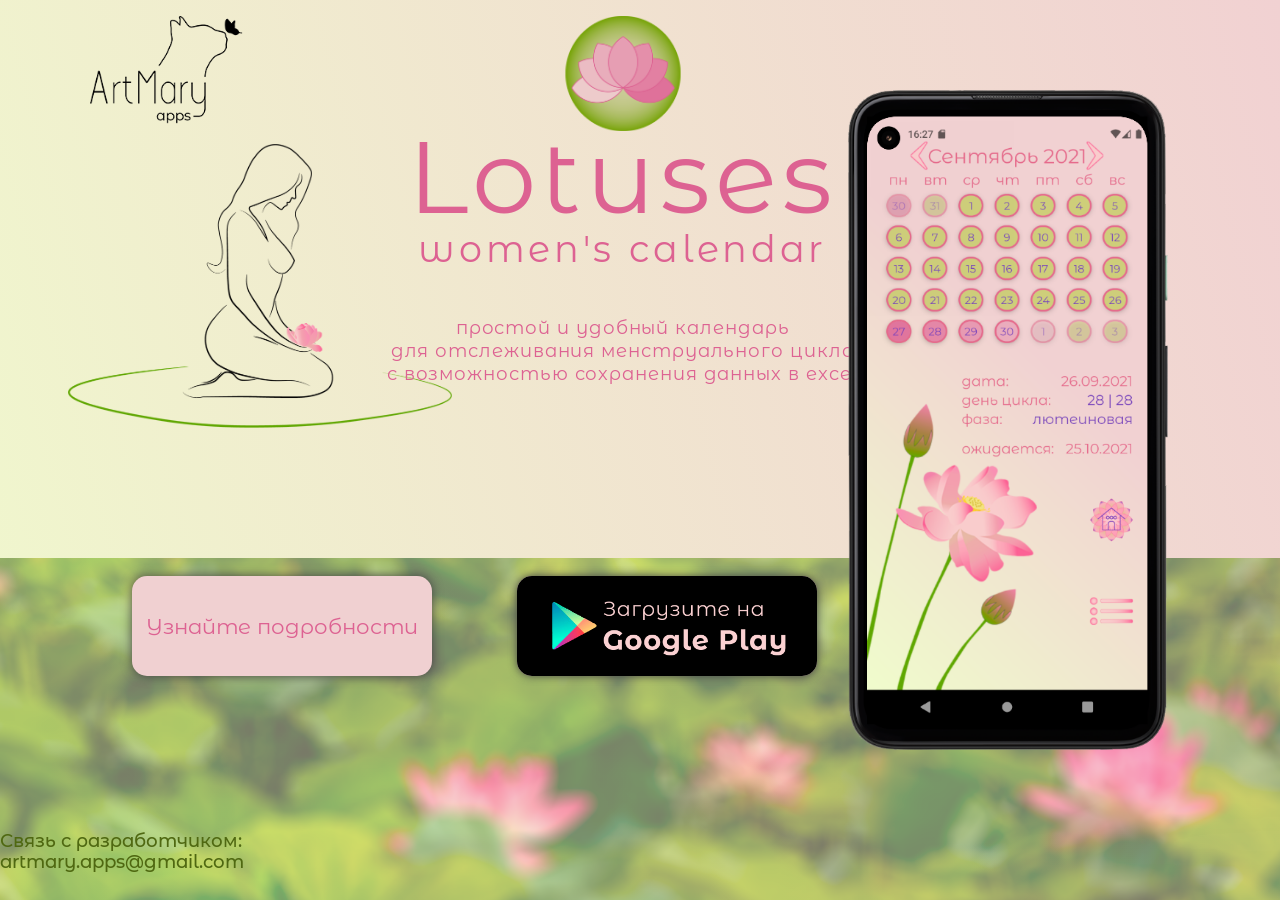
==== index.html @ 3a6a3262 "site (old_version) + p.policy + app-ads" ====
﻿<!DOCTYPE html>
<html lang="ru">

<head>
    <link href="./src/img/favicon.png" rel=" icon" type="image/png" />
    <title>LotusesWC - женский календарь от ArtMaryApps</title>
    <meta http-equiv="content-type" content="text/html;charset=UTF-8" />
    <meta name="viewport" content="width=device-width, initial-scale=1">
    <link rel="preconnect" href="https://fonts.googleapis.com">
    <link rel="preconnect" href="https://fonts.gstatic.com" crossorigin>
    <link href="https://fonts.googleapis.com/css2?family=Montserrat+Alternates:wght@200;300;400;500&display=swap"
        rel="stylesheet">
    <link type="text/css" rel="stylesheet" href="style.css" />
</head>

<body class="body">
    <div class="body__commonContainer">
        <svg class="body__mainLogo">
            <title>ArtMaryApps logo</title>
            <image xlink:href="./src/img/logoAMapps.png" height="100%" width="100%" preserveAspectRatio="xMinYMin" />
        </svg>
        <svg class="body__lady">
            <title>sitting lady</title>
            <image xlink:href="./src/img/lady.png" height="100%" width="100%" preserveAspectRatio="xMinYMin" />
        </svg>

        <div class="body__containerAbout containerAbout">
            <svg class="containerAbout__lotusesLogo">
                <title>LotusesWC logo</title>
                <image xlink:href="./src/img/logoLotuses.png" height="100%" width="100%" />
            </svg>
            <h1 class="containerAbout__header">Lotuses</h1>
            <h3 class="containerAbout__title">women's calendar</h3>
            <p class="containerAbout__descr">простой и удобный календарь</br>
                для отслеживания менструального цикла</br>
                с возможностью сохранения данных в excel</p>
        </div>
        <img src="src\img\Screenshot.png" alt="Phone screenshot" class="body__phone">

        <div class="body__buttonsContainer buttonsContainer">
            <button type="button" class="buttonsContainer__button button buttonsContainer__details" id="jsButtonDetails">
                Узнайте подробности
            </button>
            <div class="buttonsContainer__button button">
                <div>
                    <a href="https://play.google.com/store/apps/details?id=com.ArtMaryApps.LotusesWC">
                        <img src="src\img\googleplay1.png" alt="Download from Google Play" class="button__google">
                    </a>
                </div>
            </div>
        </div>
    </div>
        <div class="body__contact">
            <p>Связь с разработчиком:</p>
            <p>artmary.apps@gmail.com</p>
        </div>
    <div class="body__background">
    </div>
    <div id="jsPopupDetails" class="body__overlay overlay">
        <div class="overlay__popup">
            <p id="jsClose" class="overlay__close">&times;</p>
            <div class="overlay__popupImage">
            </div>
        </div>
    </div>
    <script src="src/js/popup.js"></script>
</body>

</html>
---- style.css ----
:root {
    --main-color-font: #dd6292;
    box-sizing: border-box;
}

html,
body {
    height: 100%;
    width: 100%;
    padding: 0;
    margin: 0;
    color: var(--main-color-font);
}

.body {
    background: linear-gradient(75deg, #f0f8cd, #f1d1d2) fixed;
    font-family: "Montserrat Alternates", sans-serif;
}

.body__background {
    position: absolute;
    left: 0;
    bottom: 0;
    width: 100%;
    height: 38vh;
    background-image: url("./src/img/background.png");
    background-size: cover;
    opacity: 0.5;
    min-height: 220px;
}
.body__buttonsContainer {
    width: 70%;
    top: 64vh;
    position: relative;
}
.buttonsContainer {
    display: flex;
    flex-direction: row;
    justify-content: space-around;
    z-index: 10;
}

.overlay__close {
    line-height: 0;
    top: -20px;
    cursor: pointer;
    position: absolute;
    right: 20px;
    font-size: 50px;
    color: var(--main-color-font);
    text-decoration: none;
    z-index: 30;
}

.overlay__close:hover {
    color: #f26294;
}

.body__commonContainer {
    position: relative;
    width: 86%;
    margin: 0 auto;
    height: 100%;
}

.body__contact {
    color: #4f6811;
    position: absolute;
    font-size: max(1.1em, min(7em, calc(100vw / 70)));
    line-height: 0.15em;
    font-weight: 500;
    z-index: 5;
    bottom: 1em;
    
}

.body__lady {
    position: absolute;
    height: 45vh;
    min-height: 150px;
    width: 30vw;
    min-width: 220px;
    top: 16vh;
    left: -2%;
}

.containerAbout__lotusesLogo {
    top: 1em;
    margin-bottom: 2em;
    position: relative;
    width: 20vh;
    height: 9vw;
    min-height: 100px;
    min-width: 100px;
}

.body__mainLogo {
    position: absolute;
    margin-top: 1em;
    height: 12vh;
    min-height: 71px;
    min-width: 100;
}

.body__phone {
    position: absolute;
    z-index: 15;
    max-height: 80vh;
    top: 10vh;
    right: 2%;
    min-height: 206px;
    min-width: 100px;
    max-width: 25vw;
}
.buttonsContainer__button {
    position: inherit;
}
.button {
    width: 300px;
    height: 100px;
    background-color: #f0d0d1;
    border-radius: 15px;
    box-shadow: 0 0 0.5em #444;
    overflow: hidden;
    transition-duration: 300ms;
}

.button:hover {
    transform: scale(1.1);
}

.button__google {
    width: 100%;
    height: 100%;
    object-fit: contain;
    backface-visibility: hidden;
    position: absolute;
    margin: 0 auto;
    background-color: #000000;
}

.body__containerAbout {
    position: absolute;
    left: 27%;
}

.containerAbout {
    text-align: center;
    min-height: 250px;
}

.containerAbout__header {
    line-height: 0.5em;
    font-size: max(4.5em, min(40em, 8vw));
    font-weight: 400;
    letter-spacing: 0.05em;
    margin: 0;
}

.containerAbout__title {
    margin: 1em 0 1.5em;
    line-height: 0.6em;
    font-size: max(1.45em, min(10em, calc(100vw * 4 / 140)));
    font-weight: 400;
    letter-spacing: 0.1em;
}

.containerAbout__descr {
    font-size: max(0.95em, min(7em, calc(100vw / 70)));
    margin: 1em 0 0;
    font-weight: 400;
    letter-spacing: 0.05em;
}

.body__overlay {
    position: absolute;
    width: 100%;
    height: 100%;
    top: 0;
    left: 0;
    background: rgba(0, 0, 0, 0.7);
    transition: opacity 0.8s ease;
    z-index: 20;
    visibility: hidden;
    opacity: 0;
}

.body__overlay.body__openPopup {
    visibility: visible;
    opacity: 1;
}

.overlay__popup {
    width: 80%;
    height: 80%;
    position: absolute;
    top: 10%;
    left: 10%;
    z-index: 25;
    text-align: center;
    background: linear-gradient(75deg, #f0f8cd, #f1d1d2);
    border-radius: 15px;
    transition: opacity 0.8s ease;
    position: relative;
}

.overlay__popup .overlay__popupImage {
    background: url("./src/img/popup.png") no-repeat;
    background-position: center;
    background-size: contain;
    margin: auto;
    position: absolute;
    top: 0;
    left: 0;
    right: 0;
    bottom: 0;
}

.buttonsContainer__details {
    font-size: max(1em, min(2em, calc(100vw / 60)));
    color: var(--main-color-font);
    font-family: "Montserrat Alternates", sans-serif;
    background-color: #f0d0d1;
    border-radius: 15px;
    border: none;
    display: flex;
    flex-direction: column;
    align-items: center;
    justify-content: center;
}

@media (orientation: portrait) {
    .body__commonContainer {
        height: 30vh;
    }
    .body__buttonsContainer {
        top: 45vh;
    }
    .buttonsContainer {
        flex-direction: column;
    }
    .body__contact {
        font-size: max(2em, min(5em, calc(100vw / 70)));
    }
    .body__lady {
        left: -7%;
        width: 45vw;
    }
    .containerAbout__lotusesLogo {
        width: 10vh;
        height: 10vh;
    }
    .body__mainLogo {
        height: 8vh;
    }
    .body__phone {
        height: 60vh;
        max-width: 30vh;
        right: 0;
        top: 33vh;
    }
    .button {
        width: 450px;
        height: 150px;
    }
    .containerAbout {
        min-height: 25vh;
    }
    .containerAbout__header {
        padding-top: 1vh;
        font-size: max(5vw, 8vh);
        line-height: 0.2em;
    }
    .containerAbout__title {
        font-size: max(3.5em, min(8em, calc(100vw * 4 / 140)));
        height: 0;
    }
    .containerAbout__descr {
        line-height: 1.1em;
        font-size: max(2em, min(7em, calc(100vw / 70)));
    }
    .overlay__popup .overlay__popupImage {
        background: url("./src/img/popupVertical.png") no-repeat;
        background-position: center;
        background-size: contain;
    }
    .buttonsContainer__details {
        font-size: max(2em, min(7em, calc(100vw / 70)));
        margin-bottom: 30px;
    }
}

@media (max-aspect-ratio: 25/43) {
    .body__buttonsContainer {
        top: 30vh;
    }
    .body__lady {
        bottom: 5vh;
        top: auto;
    }
    .body__phone {
        height: 50vh;
    }
    .body__containerAbout {
        left: 0;
        right: 0;
        margin: 0 auto;
    }
    .containerAbout {
        text-align: center;
    }
}

@media (max-width: 1201px) {
    .body__phone {
        right: 0;
    }
    .button {
        width: 240px;
        height: 80px;
    }
    .buttonsContainer__details {
        font-size: 1.5em;
    }
}

@media (max-width: 1201px) and (orientation: portrait) {
    .body__phone {
        height: 50vh;
        top: 40vh;
    }
    .button {
        width: 450px;
        height: 150px;
    }
    .buttonsContainer__details {
        font-size: max(2em, min(7em, calc(100vw / 70)));
    }
}

@media (max-width: 1201px) and (min-aspect-ratio: 60/29) {
    .body__background {
        height: 20vh;
        min-height: auto;
    }
    .body__buttonsContainer {
        top: 70vh;
        left: 10%;
    }
}

@media (max-width: 1025px) {
    .body__commonContainer {
        width: 96%;
    }
    .body__lady {
        left: -10px;
    }
    .body__phone {
        right: 1em;
    }
}

@media (max-width: 1025px) and (orientation: portrait) {
    .containerAbout__title {
        font-size: max(2.8em, min(5.6em, calc(100vw * 4 / 140)));
    }
    .containerAbout__descr {
        font-size: max(1.5em, min(4em, calc(100vw / 70)));
    }
    .buttonsContainer__button {
        margin-left: 5vw;
    }
    .button {
        width: 330px;
        height: 110px;
    }
}

@media (max-width: 1025px) and (min-aspect-ratio: 204/109) {
    .body__background {
        height: 20vh;
        min-height: auto;
    }
    .body__lady {
        left: auto;
        height: 40vh;
    }
    .containerAbout__lotusesLogo {
        height: 10vh;
        min-height: auto;
        min-width: auto;
    }
    .body__phone {
        right: 0;
        height: 90vh;
        top: 1vh;
        bottom: auto;
    }
    .containerAbout__header {
        font-size: 10vw;
    }
    .containerAbout__title {
        font-size: 3vw;
    }
    .containerAbout__descr {
        margin-top: -7vh;
    }
    .body__buttonsContainer {
        top: 55vh;
    }
    .buttonsContainer {
        justify-content: space-evenly;
    }
    .button {
        width: 30vh;
        height: 10vh;
        font-size: 1.5vw;
    }
}

@media (max-width: 769px) {
    .body__buttonsContainer {
        margin: 0;
        top: 55vh;
        padding-left: 10%;
    }
    .body__commonContainer {
        width: 100%;
    }
    .body__contact {
        left: 2vw;
    }
    .body__lady {
        left: 1%;
    }
    .body__mainLogo {
        margin-left: 10px;
        margin-top: 15px;
    }
    .body__phone {
        display: none;
    }
    .containerAbout {
        width: 70%;
    }
    .buttonsContainer__button {
        margin-bottom: 15px;
    }
    .button {
        width: 210px;
    }
}

@media (max-width: 769px) and (orientation: portrait) {
    .body__buttonsContainer {
        top: 50vh;
        padding: 0;
    }
    .buttonsContainer {
        width: auto;
        align-items: center;
        flex-direction: row;
    }
    .body__contact {
        font-size: max(2vh, 2.9vw);
    }
    .body__lady {
        display: none;
    }
    .body__phone {
        display: none;
    }
    .body__containerAbout {
        left: 0;
        right: 0;
        margin: 0 auto;
    }
    .containerAbout {
        text-align: center;
    }
    .containerAbout__header {
        height: auto;
        padding: 1vh 0 0;
        left: 0;
        font-size: 15vw;
        line-height: 4vw;
    }
    .containerAbout__title {
        font-size: 5vw;
        line-height: 1vw;
    }
    .containerAbout__descr {
        font-size: max(2vh, 2.9vw);
        line-height: 1em;
    }
    .buttonsContainer__button {
        margin-left: 0;
        margin-bottom: 0;
    }
    .button {
        width: 270px;
        height: 90px;
    }
    .buttonsContainer__details {
        font-size: 4vw;
        margin-bottom: 0;
    }
}

@media (max-width: 769px) and (min-aspect-ratio: 769/555) {
    .body__contact {
        font-size: 1.8vw;
        bottom: 1vh;
    }
    .body__background {
        height: 20vh;
        min-height: auto;
    }
    .body__buttonsContainer {
        left: auto;
        width: 100%;
        padding: 0;
        margin: 0;
        top: 60vh;
    }
    .body__mainLogo {
        min-height: 50px;
        min-width: 70;
        margin-left: 5px;
        margin-top: 10px;
    }
    .body__lady {
        height: 40vh;
    }
    .buttonsContainer__button {
        margin: 0;
    }
    .button {
        width: 120px;
        height: 40px;
        font-size: 1.5vw;
    }
    .containerAbout__header {
        font-size: 9vw;
    }
    .containerAbout__title {
        font-size: 3vw;
        margin-top: 3vh;
    }
    .containerAbout__descr {
        font-size: 2vw;
        margin-top: -5vh;
    }
}

@media (max-width: 577px) {
    .body__buttonsContainer {
        margin: 0 auto;
        padding-left: 0;
    }
    .buttonsContainer {
        align-items: center;
    }
    .body__commonContainer {
        width: 100%;
    }
    .body__lady {
        display: none;
    }
    .containerAbout__lotusesLogo {
        min-width: 70px;
        min-height: 70px;
    }
    .body__mainLogo {
        min-height: 50px;
        min-width: 70;
        margin-left: 5px;
        margin-top: 10px;
    }
    .body__phone {
        display: none;
    }
    .buttonsContainer__button {
        margin: 0 10px;
    }
    .button {
        font-size: 1em;
    }
    .body__containerAbout {
        left: auto;
        padding: 2.5em 0 1em;
    }
    .containerAbout {
        width: 100%;
    }
}

@media (max-width: 577px) and (orientation: portrait) {
    .buttonsContainer {
        flex-direction: column;
    }
    .button {
        width: 210px;
        height: 70px;
    }
    .button:first-child {
        margin-bottom: 15px;
    }
}

button img {
    height: max(1em, min(7em, calc(100vw / 50)));
    transition: 1s;
    display: none;
}

button:hover {
    box-shadow: 0 0 0.5em #444;
    cursor: pointer;
}
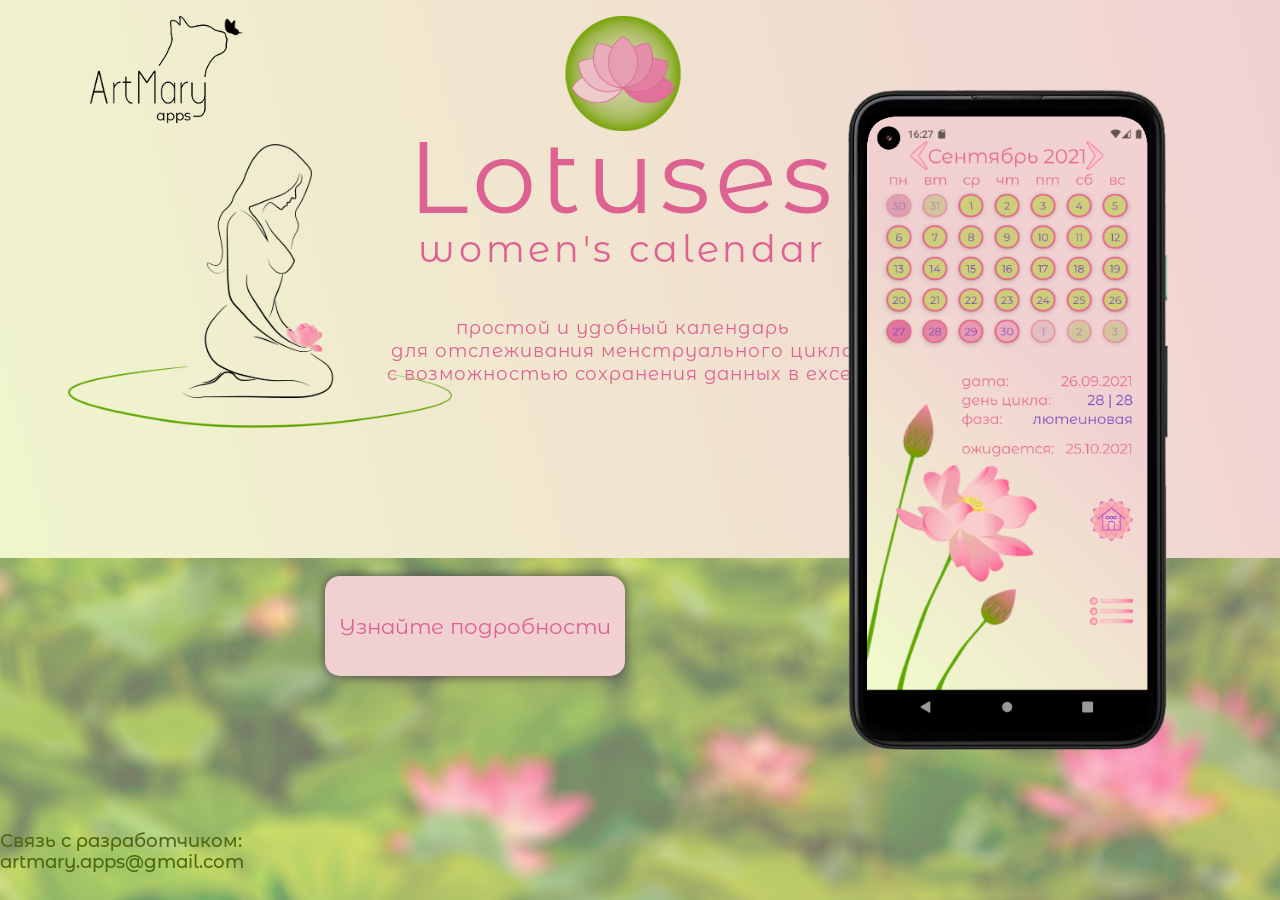
==== commit 6e60251d: "btn_gp turned-off" ====
--- a/index.html
+++ b/index.html
@@ -41,13 +41,13 @@
             <button type="button" class="buttonsContainer__button button buttonsContainer__details" id="jsButtonDetails">
                 Узнайте подробности
             </button>
-            <div class="buttonsContainer__button button">
+            <!-- <div class="buttonsContainer__button button">
                 <div>
                     <a href="https://play.google.com/store/apps/details?id=com.ArtMaryApps.LotusesWC">
                         <img src="src\img\googleplay1.png" alt="Download from Google Play" class="button__google">
                     </a>
                 </div>
-            </div>
+            </div> -->
         </div>
     </div>
         <div class="body__contact">
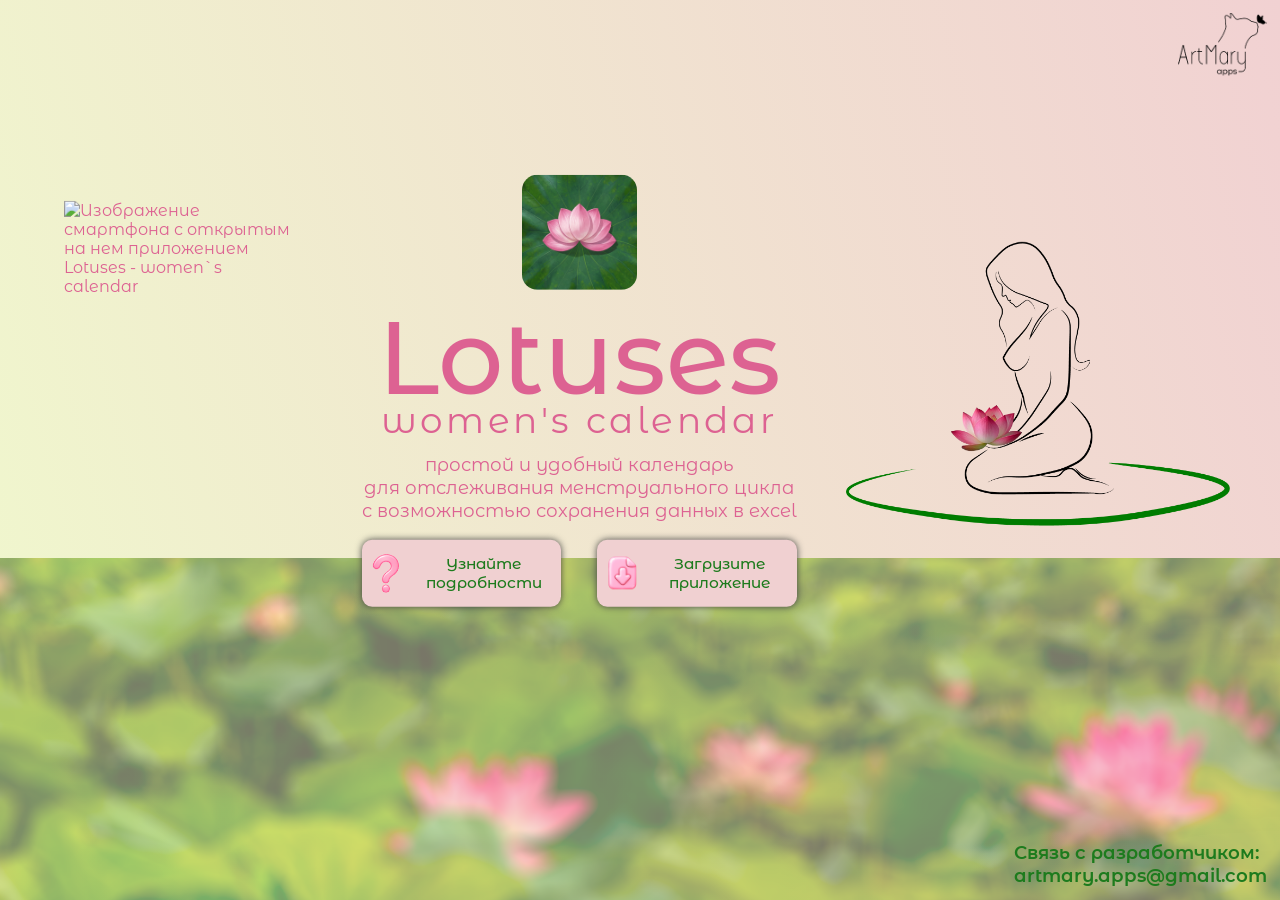
==== commit 1a7717ce: "v 2.0 (appGallery, APK-->GH-releases)" ====
--- a/index.html
+++ b/index.html
@@ -1,66 +1,101 @@
-﻿<!DOCTYPE html>
+﻿<!doctype html>
 <html lang="ru">
 
 <head>
-    <link href="./src/img/favicon.png" rel=" icon" type="image/png" />
-    <title>LotusesWC - женский календарь от ArtMaryApps</title>
-    <meta http-equiv="content-type" content="text/html;charset=UTF-8" />
+    <meta charset="UTF-8" />
+    <meta name="viewport" content="width=device-width, initial-scale=1" />
+    <title>LotusesWC женский календарь от ArtMaryApps</title>
+    <link rel="icon" type="image/png" href="/src/img/favicon/favicon-96x96.png" sizes="96x96" />
+    <link rel="icon" type="image/svg+xml" href="/src/img/favicon/favicon.svg" />
+    <link rel="shortcut icon" href="/src/img/favicon/favicon.ico" />
+    <link rel="apple-touch-icon" sizes="180x180" href="src/img/favicon/apple-touch-icon.png" />
+    <link rel="manifest" href="/src/img/site.webmanifest" />
+    <link rel="preconnect" href="https://fonts.googleapis.com" />
+    <link rel="preconnect" href="https://fonts.gstatic.com" crossorigin />
+    <link href="https://fonts.googleapis.com/css2?family=Montserrat+Alternates:wght@400;500;600&display=swap"
+        rel="stylesheet" />
+    <link rel="stylesheet" href="/style.css" />
+    <link rel="stylesheet" href="/button.css" />
+    <meta name="robots" content="index, follow"> 
+    <link rel="canonical" href=" https://artmaryapps.github.io/lotuses" />
     <meta name="viewport" content="width=device-width, initial-scale=1">
-    <link rel="preconnect" href="https://fonts.googleapis.com">
-    <link rel="preconnect" href="https://fonts.gstatic.com" crossorigin>
-    <link href="https://fonts.googleapis.com/css2?family=Montserrat+Alternates:wght@200;300;400;500&display=swap"
-        rel="stylesheet">
-    <link type="text/css" rel="stylesheet" href="style.css" />
+    <meta name="description"
+        content="Женский календарь для отслеживания менструального цикла с возможностью сохранения данных в таблицу. Работает без интернета, личные данные не передаются." />
+    <meta name="keywords"
+        content="Женский календарь, LotusesWC, календарь для отслеживания менструального цикла, календарь с заметками, заметки, календарь для месячных, Android-приложение, Android приложение, мобильное приложение" />
+    <meta property="og:type" content="website" />
+    <meta property="og:url" content="https://artmaryapps.github.io/lotuses" />
+    <meta property="og:title" content="LotusesWC — женский календарь для отслеживания менструального цикла" />
+    <meta property="og:description"
+        content="Удобный женский календарь для отслеживания менструального цикла с возможностью сохранения данных в таблицу. Без сбора данных и без интернета: данные хранятся в смартфоне, и вы можете их сохранить дополнительно по своему желанию." />
+    <meta property="og:image" content="https://artmaryapps.github.io/lotuses/src/img/og-image.png" />
+    <meta property="og:site_name" content="LotusesWC" />
+    <meta property="og:locale" content="ru_RU" />
+
+    <meta name="twitter:card" content="summary_large_image" />
+    <meta name="twitter:url" content="https://artmaryapps.github.io/lotuses" />
+    <meta name="twitter:title" content="LotusesWC - женский календарь для отслеживания менструального цикла" />
+    <meta name="twitter:description"
+        content="Удобный женский календарь для отслеживания менструального цикла с возможностью сохранения данных в таблицу. Без сбора данных и без интернета: данные хранятся в смартфоне, и вы можете их сохранить дополнительно по своему желанию." />
+    <meta name="twitter:image" content="https://artmaryapps.github.io/lotuses/src/img/og-image.png" />
+
 </head>
 
-<body class="body">
-    <div class="body__commonContainer">
-        <svg class="body__mainLogo">
-            <title>ArtMaryApps logo</title>
-            <image xlink:href="./src/img/logoAMapps.png" height="100%" width="100%" preserveAspectRatio="xMinYMin" />
-        </svg>
-        <svg class="body__lady">
-            <title>sitting lady</title>
-            <image xlink:href="./src/img/lady.png" height="100%" width="100%" preserveAspectRatio="xMinYMin" />
-        </svg>
+<body>
+    <header class="page__header">
+        <img class="page__brand""
+            src=" /src/img/logoAMapps.png"
+            alt='Логотип: надпись "ArtMary apps", в верхнем правом углу от нее морда кота с бабочкой на носу, нарисована контуром.' />
+    </header>
+    <main class="hero">
+        <img class="hero__screenshot screenshot" src="src/img/screenshot.png"
+            alt="Изображение смартфона с открытым на нем приложением Lotuses - women`s calendar" />
+        <section class="hero__about about" aria-labelledby="about-heading">
+            <img class="about__logo" src="/src/img/logoLotuses.png" alt='логотип приложения "LotusesWC"' />
+            <h1 class="about__heading" id="about-heading">
+                Lotuses
+            </h1>
+            <h2 class="about__subheading">women's calendar</h2>
+            <p class="about__description">
+                простой и удобный календарь<br />
+                для отслеживания менструального цикла<br />
+                с возможностью сохранения данных в excel
+            </p>
 
-        <div class="body__containerAbout containerAbout">
-            <svg class="containerAbout__lotusesLogo">
-                <title>LotusesWC logo</title>
-                <image xlink:href="./src/img/logoLotuses.png" height="100%" width="100%" />
-            </svg>
-            <h1 class="containerAbout__header">Lotuses</h1>
-            <h3 class="containerAbout__title">women's calendar</h3>
-            <p class="containerAbout__descr">простой и удобный календарь</br>
-                для отслеживания менструального цикла</br>
-                с возможностью сохранения данных в excel</p>
+            <article class="actions" aria-label="Действия с приложением">
+                <button type="button" class="button button--details" id="jsButtonDetails">
+                    <img class="button__img" src="./src/img/question.png"
+                        alt="значок вопроса, нарисованный в стиле приложения Lotuses - women`s calendar" />
+                    Узнайте подробности
+                </button>
+                <button type="button" onclick="window.location.href = '/download/index.html';"
+                    class="button button--download" id="jsButtonDownload">
+                    <img class="button__img" src="./src/img/download.png"
+                        alt="значок загрузки, нарисованный в стиле приложения LotusesWC" />
+                    Загрузите приложение
+                </button>
+            </article>
+        </section>
+        <div class="hero__lady lady">
+            <img class="lady__img" src="./src/img/lady.png"
+                alt="контурный рисунок девушки, сидящей на коленях, которая держит в руках цветок лотоса" />
         </div>
-        <img src="src\img\Screenshot.png" alt="Phone screenshot" class="body__phone">
+    </main>
 
-        <div class="body__buttonsContainer buttonsContainer">
-            <button type="button" class="buttonsContainer__button button buttonsContainer__details" id="jsButtonDetails">
-                Узнайте подробности
+    <div class="backdrop" aria-hidden="true">
+        <footer class="footer">
+            <p class="contacts">Связь с разработчиком:<br />
+                <a class="contacts__link" href="mailto: artmary.apps@gmail.com"> artmary.apps@gmail.com</a>
+            </p>
+        </footer>
+    </div>
+
+    <div class="overlay" id="jsPopupDetails">
+        <div class="overlay__popup">
+            <button type="button" class="overlay__close" id="jsClose" aria-label="Закрыть">
+                ×
             </button>
-            <!-- <div class="buttonsContainer__button button">
-                <div>
-                    <a href="https://play.google.com/store/apps/details?id=com.ArtMaryApps.LotusesWC">
-                        <img src="src\img\googleplay1.png" alt="Download from Google Play" class="button__google">
-                    </a>
-                </div>
-            </div> -->
-        </div>
-    </div>
-        <div class="body__contact">
-            <p>Связь с разработчиком:</p>
-            <p>artmary.apps@gmail.com</p>
-        </div>
-    <div class="body__background">
-    </div>
-    <div id="jsPopupDetails" class="body__overlay overlay">
-        <div class="overlay__popup">
-            <p id="jsClose" class="overlay__close">&times;</p>
-            <div class="overlay__popupImage">
-            </div>
+            <div class="overlay__image"></div>
         </div>
     </div>
     <script src="src/js/popup.js"></script>
--- a/style.css
+++ b/style.css
@@ -1,6 +1,8 @@
 :root {
     --main-color-font: #dd6292;
-    box-sizing: border-box;
+    --bg-gradient-color-1: #f1d1d2;
+    --bg-gradient-color-2: #f0f8cd;
+    --bg-main-gradient: linear-gradient(75deg, var(--bg-gradient-color-2), var(--bg-gradient-color-1)) fixed
 }
 
 html,
@@ -10,612 +12,600 @@
     padding: 0;
     margin: 0;
     color: var(--main-color-font);
-}
-
-.body {
-    background: linear-gradient(75deg, #f0f8cd, #f1d1d2) fixed;
     font-family: "Montserrat Alternates", sans-serif;
 }
 
-.body__background {
+body {
+    background: var(--bg-main-gradient);
+    overflow: hidden;
+}
+
+
+/* ==========================================================================
+   Common & main page styles
+   ========================================================================== */
+.backdrop {
     position: absolute;
     left: 0;
     bottom: 0;
     width: 100%;
     height: 38vh;
+    z-index: 1;
+    display: flex;
+}
+
+.backdrop::before {
+    content: "";
+    position: absolute;
+    inset: 0;
     background-image: url("./src/img/background.png");
     background-size: cover;
     opacity: 0.5;
-    min-height: 220px;
-}
-.body__buttonsContainer {
-    width: 70%;
-    top: 64vh;
+    z-index: -1;
+}
+
+.hero {
+    display: flex;
+    margin: 0 auto;
     position: relative;
-}
-.buttonsContainer {
-    display: flex;
-    flex-direction: row;
-    justify-content: space-around;
+    top: 50%;
+    transform: translateY(-50%);
     z-index: 10;
 }
 
+.hero__screenshot {
+    padding: 2vw 5vw;
+}
+
+.screenshot {
+    width: 18.25vw;
+    height: 39vw;
+}
+
+.page__header {
+    z-index: 20;
+    height: 8vw;
+    position: absolute;
+    left: 0;
+    right: 0;
+    top: 0;
+}
+
+.page__link--home {
+    cursor: pointer;
+    position: absolute;
+    top: 1vw;
+    left: 1vw;
+    width: 5vw;
+    height: 5vw;
+    border-radius: 0.7vw;
+    overflow: hidden;
+}
+
+.page__app-logo {
+    width: inherit;
+    height: inherit;
+}
+
+.page__brand {
+    position: absolute;
+    margin: 0;
+    top: 1vw;
+    right: 1vw;
+    width: 7vw;
+}
+
+.about {
+    display: flex;
+    flex-direction: column;
+    align-items: center;
+
+}
+
+.about__logo {
+    width: 9vw;
+    height: 9vw;
+    border-radius: 1.2vw;
+    margin-bottom: 2vw;
+}
+
+.about__heading {
+    margin: 0 0 0.6vw;
+    font-size: 8.05vw;
+    font-weight: 500;
+    line-height: 80%;
+}
+
+.about__subheading {
+    margin: 0;
+    font-size: 2.8vw;
+    font-weight: 400;
+    line-height: 80%;
+    letter-spacing: 0.1em;
+}
+
+.about__description {
+    text-align: center;
+    font-size: 1.428vw;
+    font-weight: 400;
+}
+
+.actions {
+    width: 100%;
+    display: flex;
+    justify-content: space-between;
+}
+
+.hero__lady {
+    margin: 0 auto;
+    display: flex;
+    padding-top: 5.2vw;
+}
+
+.lady__img {
+    width: 30vw;
+    height: 22.2vw;
+}
+
+.footer {
+    margin-top: auto;
+    margin-left: auto;
+    position: relative;
+
+}
+
+.contacts {
+    color: #1D7B1D;
+    font-size: 1.428vw;
+    font-weight: 600;
+    margin: 1vw;
+}
+
+.contacts__link {
+    color: inherit;
+    text-decoration: none;/
+}
+
+.overlay {
+    position: absolute;
+    top: 0;
+    left: 0;
+    width: 100%;
+    height: 100%;
+    z-index: 20;
+    background: rgba(0, 0, 0, 0.7);
+    opacity: 0;
+    visibility: hidden;
+    transition: opacity 0.8s ease;
+}
+
+.overlay.overlay--open {
+    visibility: visible;
+    opacity: 1;
+}
+
+.overlay__popup {
+    position: absolute;
+    top: 50%;
+    left: 50%;
+    transform: translate(-50%, -50%);
+    width: 80vw;
+    height: 80vh;
+    z-index: 25;
+    text-align: center;
+    background: var(--bg-main-gradient);
+    border-radius: 15px;
+    transition: opacity 0.8s ease;
+}
+
 .overlay__close {
-    line-height: 0;
-    top: -20px;
-    cursor: pointer;
-    position: absolute;
-    right: 20px;
-    font-size: 50px;
+    position: absolute;
+    top: 0.5vw;
+    right: 0.5vw;
+    z-index: 30;
+    width: 2.68vw;
+    height: 2.68vw;
+    padding: 0;
+    border: none;
+    border-radius: 50%;
+    background: none;
+    font-size: 2.6vw;
+    line-height: 80%;
+    font-family: "Montserrat Alternates", sans-serif;
     color: var(--main-color-font);
     text-decoration: none;
-    z-index: 30;
+    cursor: pointer;
+    transition: all 250ms ease;
 }
 
 .overlay__close:hover {
     color: #f26294;
-}
-
-.body__commonContainer {
-    position: relative;
-    width: 86%;
-    margin: 0 auto;
-    height: 100%;
-}
-
-.body__contact {
-    color: #4f6811;
-    position: absolute;
-    font-size: max(1.1em, min(7em, calc(100vw / 70)));
-    line-height: 0.15em;
-    font-weight: 500;
-    z-index: 5;
-    bottom: 1em;
-    
-}
-
-.body__lady {
-    position: absolute;
-    height: 45vh;
-    min-height: 150px;
-    width: 30vw;
-    min-width: 220px;
-    top: 16vh;
-    left: -2%;
-}
-
-.containerAbout__lotusesLogo {
-    top: 1em;
-    margin-bottom: 2em;
-    position: relative;
-    width: 20vh;
-    height: 9vw;
-    min-height: 100px;
-    min-width: 100px;
-}
-
-.body__mainLogo {
-    position: absolute;
-    margin-top: 1em;
-    height: 12vh;
-    min-height: 71px;
-    min-width: 100;
-}
-
-.body__phone {
-    position: absolute;
-    z-index: 15;
-    max-height: 80vh;
-    top: 10vh;
-    right: 2%;
-    min-height: 206px;
-    min-width: 100px;
-    max-width: 25vw;
-}
-.buttonsContainer__button {
-    position: inherit;
-}
-.button {
-    width: 300px;
-    height: 100px;
-    background-color: #f0d0d1;
-    border-radius: 15px;
-    box-shadow: 0 0 0.5em #444;
-    overflow: hidden;
-    transition-duration: 300ms;
-}
-
-.button:hover {
-    transform: scale(1.1);
-}
-
-.button__google {
-    width: 100%;
-    height: 100%;
-    object-fit: contain;
-    backface-visibility: hidden;
-    position: absolute;
-    margin: 0 auto;
-    background-color: #000000;
-}
-
-.body__containerAbout {
-    position: absolute;
-    left: 27%;
-}
-
-.containerAbout {
-    text-align: center;
-    min-height: 250px;
-}
-
-.containerAbout__header {
-    line-height: 0.5em;
-    font-size: max(4.5em, min(40em, 8vw));
-    font-weight: 400;
-    letter-spacing: 0.05em;
-    margin: 0;
-}
-
-.containerAbout__title {
-    margin: 1em 0 1.5em;
-    line-height: 0.6em;
-    font-size: max(1.45em, min(10em, calc(100vw * 4 / 140)));
-    font-weight: 400;
-    letter-spacing: 0.1em;
-}
-
-.containerAbout__descr {
-    font-size: max(0.95em, min(7em, calc(100vw / 70)));
-    margin: 1em 0 0;
-    font-weight: 400;
-    letter-spacing: 0.05em;
-}
-
-.body__overlay {
-    position: absolute;
-    width: 100%;
-    height: 100%;
+    background: color-mix(in srgb, var(--main-color-font) 10%, transparent);
+
+}
+
+.overlay__image {
+    position: absolute;
     top: 0;
-    left: 0;
-    background: rgba(0, 0, 0, 0.7);
-    transition: opacity 0.8s ease;
-    z-index: 20;
-    visibility: hidden;
-    opacity: 0;
-}
-
-.body__overlay.body__openPopup {
-    visibility: visible;
-    opacity: 1;
-}
-
-.overlay__popup {
-    width: 80%;
-    height: 80%;
-    position: absolute;
-    top: 10%;
-    left: 10%;
-    z-index: 25;
-    text-align: center;
-    background: linear-gradient(75deg, #f0f8cd, #f1d1d2);
-    border-radius: 15px;
-    transition: opacity 0.8s ease;
-    position: relative;
-}
-
-.overlay__popup .overlay__popupImage {
-    background: url("./src/img/popup.png") no-repeat;
-    background-position: center;
-    background-size: contain;
-    margin: auto;
-    position: absolute;
-    top: 0;
-    left: 0;
     right: 0;
     bottom: 0;
-}
-
-.buttonsContainer__details {
-    font-size: max(1em, min(2em, calc(100vw / 60)));
-    color: var(--main-color-font);
-    font-family: "Montserrat Alternates", sans-serif;
-    background-color: #f0d0d1;
-    border-radius: 15px;
-    border: none;
+    left: 0;
+    margin: auto;
+    background: url("./src/img/popup.png") no-repeat center;
+    background-size: contain;
+}
+
+
+/* ==========================================================================
+   Breakpoint 2 — Tablet portrait (577–1024px)
+   ========================================================================== */
+@media (orientation: portrait) and (min-width: 577px) and (max-width: 1024px) {
+    .backdrop {
+        height: 25vh;
+    }
+
+    .page__link--home {
+        top: 2vw;
+        left: 2vw;
+        width: 10vw;
+        height: 10vw;
+        border-radius: 1.4vw;
+    }
+
+    .hero {
+        top: 0;
+        transform: translateY(0);
+        flex-direction: column;
+        padding-top: 7vw;
+    }
+
+    .page__brand {
+        top: 2vw;
+        right: 2vw;
+        width: 15vw;
+    }
+
+    .about {
+        display: flex;
+        flex-direction: column;
+        align-items: center;
+    }
+
+    .about__logo {
+        width: 14vw;
+        height: 14vw;
+        margin-bottom: 4vw;
+    }
+
+    .about__heading {
+        margin-bottom: 2vw;
+        font-size: 20vw;
+    }
+
+    .about__subheading {
+        margin: 0;
+        font-size: 6.8vw;
+    }
+
+    .about__description {
+        font-size: 3vw;
+    }
+
+    .actions {
+        justify-content: space-around;
+    }
+
+    .lady img {
+        width: 45vw;
+        height: 33.3vw;
+    }
+
+    .hero__screenshot {
+        display: none;
+    }
+
+
+    .contacts {
+        margin: 2vw;
+        font-size: 3.5vw;
+    }
+
+    .overlay__image {
+        background-image: url("./src/img/popupVertical.png");
+    }
+}
+
+/* ==========================================================================
+   Breakpoint 3 — Landscape phone (narrow width, ≤ 768px)
+   ========================================================================== */
+@media (orientation: landscape) and (max-width: 768px) {
+    .backdrop {
+        height: 30vh;
+    }
+
+    .page__link--home {
+        top: 2vw;
+        left: 2vw;
+        width: 8vw;
+        height: 8vw;
+        border-radius: 1.2vw;
+    }
+
+    .hero {
+        top: 0;
+        transform: translateY(0);
+        flex-direction: row;
+        flex-wrap: wrap;
+        padding-top: 2vw;
+
+    }
+
+    .page__brand {
+        width: 10vw;
+    }
+
+    .about {
+        flex-grow: 1;
+        flex-basis: 50%;
+    }
+
+    .about__logo {
+        margin-bottom: 1vw;
+        width: 8vw;
+        height: 8vw;
+    }
+
+    .about__heading {
+        margin-bottom: 1vw;
+        font-size: 10vw;
+    }
+
+    .about__subheading {
+        margin: 0;
+        font-size: 3.4vw;
+    }
+
+    .about__description {
+        font-size: 2vw;
+    }
+
+    .actions {
+        justify-content: space-around;
+    }
+
+    .hero__lady {
+        display: flex;
+        align-items: center;
+    }
+
+    .hero__screenshot {
+        display: block;
+    }
+
+    .contacts {
+        margin: 2vw;
+        font-size: 2vw;
+    }
+
+    .overlay__image {
+        background-image: url("./src/img/popupVertical.png");
+    }
+}
+
+/* ==========================================================================
+   Breakpoint 4 — Portrait phone (≤ 576px)
+   ========================================================================== */
+@media (orientation: portrait) and (max-width: 576px) {
+    .backdrop {
+        height: 25vh;
+    }
+
+    .page__link--home {
+        top: 2vw;
+        left: 2vw;
+        width: 15vw;
+        height: 15vw;
+        border-radius: 2.1vw;
+    }
+
+    .hero {
+        top: 0;
+        transform: translateY(0);
+        padding-top: 5vw;
+        flex-direction: column;
+
+    }
+
+    .page__brand {
+        width: 20vw;
+        top: 2vw;
+        right: 2vw;
+    }
+
+    .about__logo {
+        margin-bottom: 2vw;
+        width: 20vw;
+        height: 20vw;
+    }
+
+    .about__heading {
+        font-size: 20vw;
+        margin-bottom: 2vw;
+    }
+
+    .about__subheading {
+        font-size: 7vw;
+        margin-bottom: 6vw;
+
+    }
+
+    .about__description {
+        font-size: 4vw;
+        margin-bottom: 8vw;
+
+    }
+
+    .actions {
+        justify-content: space-around;
+        margin-bottom: 6vw;
+    }
+
+    .lady img {
+        width: 80vw;
+        height: 59.2vw;
+    }
+
+    .hero__screenshot {
+        display: none;
+    }
+
+    .contacts {
+        margin: 4vw;
+        font-size: 4vw;
+    }
+
+    .overlay__image {
+        background-image: url("./src/img/popupVertical.png");
+    }
+}
+
+/* ==========================================================================
+    download page styles
+   ========================================================================== */
+.hero-download {
     display: flex;
     flex-direction: column;
     align-items: center;
+    position: relative;
+    z-index: 10;
+    padding-top: 2vw;
+    row-gap: 3vw;
+}
+
+.hero-download__header_wrapper {
+    display: flex;
+    flex-direction: column;
+    align-items: center;
+}
+
+.hero-download__heading, .hero-download__subheading {
+    text-align: center;
+    margin: 0;
+    line-height: 80%;
+}
+
+.hero-download__heading {
+    font-weight: 400;
+    font-size: 5vw;
+}
+
+.hero-download__app-name {
+    font-weight: 500;
+    display: inline-block;
+    font-size: 4vw;
+    padding-top: 2vw;
+}
+
+.hero-download__subheading {
+    font-size: 2.35vw;
+    font-weight: 400;
+}
+
+.stores {
+    max-width: 50vw;
+    margin: 0 auto;
+    display: flex;
+    flex-direction: row;
+    flex-wrap: wrap;
+    row-gap: 4vw;
+    column-gap: 6vw;
+    align-items: center;
     justify-content: center;
 }
 
-@media (orientation: portrait) {
-    .body__commonContainer {
-        height: 30vh;
-    }
-    .body__buttonsContainer {
-        top: 45vh;
-    }
-    .buttonsContainer {
-        flex-direction: column;
-    }
-    .body__contact {
-        font-size: max(2em, min(5em, calc(100vw / 70)));
-    }
-    .body__lady {
-        left: -7%;
-        width: 45vw;
-    }
-    .containerAbout__lotusesLogo {
-        width: 10vh;
-        height: 10vh;
-    }
-    .body__mainLogo {
-        height: 8vh;
-    }
-    .body__phone {
-        height: 60vh;
-        max-width: 30vh;
-        right: 0;
-        top: 33vh;
-    }
-    .button {
-        width: 450px;
-        height: 150px;
-    }
-    .containerAbout {
-        min-height: 25vh;
-    }
-    .containerAbout__header {
-        padding-top: 1vh;
-        font-size: max(5vw, 8vh);
-        line-height: 0.2em;
-    }
-    .containerAbout__title {
-        font-size: max(3.5em, min(8em, calc(100vw * 4 / 140)));
-        height: 0;
-    }
-    .containerAbout__descr {
-        line-height: 1.1em;
-        font-size: max(2em, min(7em, calc(100vw / 70)));
-    }
-    .overlay__popup .overlay__popupImage {
-        background: url("./src/img/popupVertical.png") no-repeat;
-        background-position: center;
-        background-size: contain;
-    }
-    .buttonsContainer__details {
-        font-size: max(2em, min(7em, calc(100vw / 70)));
-        margin-bottom: 30px;
-    }
-}
-
-@media (max-aspect-ratio: 25/43) {
-    .body__buttonsContainer {
-        top: 30vh;
-    }
-    .body__lady {
-        bottom: 5vh;
-        top: auto;
-    }
-    .body__phone {
-        height: 50vh;
-    }
-    .body__containerAbout {
-        left: 0;
-        right: 0;
-        margin: 0 auto;
-    }
-    .containerAbout {
-        text-align: center;
-    }
-}
-
-@media (max-width: 1201px) {
-    .body__phone {
-        right: 0;
-    }
-    .button {
-        width: 240px;
-        height: 80px;
-    }
-    .buttonsContainer__details {
-        font-size: 1.5em;
-    }
-}
-
-@media (max-width: 1201px) and (orientation: portrait) {
-    .body__phone {
-        height: 50vh;
-        top: 40vh;
-    }
-    .button {
-        width: 450px;
-        height: 150px;
-    }
-    .buttonsContainer__details {
-        font-size: max(2em, min(7em, calc(100vw / 70)));
-    }
-}
-
-@media (max-width: 1201px) and (min-aspect-ratio: 60/29) {
-    .body__background {
-        height: 20vh;
-        min-height: auto;
-    }
-    .body__buttonsContainer {
-        top: 70vh;
-        left: 10%;
-    }
-}
-
-@media (max-width: 1025px) {
-    .body__commonContainer {
-        width: 96%;
-    }
-    .body__lady {
-        left: -10px;
-    }
-    .body__phone {
-        right: 1em;
-    }
-}
-
-@media (max-width: 1025px) and (orientation: portrait) {
-    .containerAbout__title {
-        font-size: max(2.8em, min(5.6em, calc(100vw * 4 / 140)));
-    }
-    .containerAbout__descr {
-        font-size: max(1.5em, min(4em, calc(100vw / 70)));
-    }
-    .buttonsContainer__button {
-        margin-left: 5vw;
-    }
-    .button {
-        width: 330px;
-        height: 110px;
-    }
-}
-
-@media (max-width: 1025px) and (min-aspect-ratio: 204/109) {
-    .body__background {
-        height: 20vh;
-        min-height: auto;
-    }
-    .body__lady {
-        left: auto;
-        height: 40vh;
-    }
-    .containerAbout__lotusesLogo {
-        height: 10vh;
-        min-height: auto;
-        min-width: auto;
-    }
-    .body__phone {
-        right: 0;
-        height: 90vh;
-        top: 1vh;
-        bottom: auto;
-    }
-    .containerAbout__header {
-        font-size: 10vw;
-    }
-    .containerAbout__title {
+/* ==========================================================================
+   Breakpoint 2 — Tablet portrait (577–1024px)
+   ========================================================================== */
+@media (orientation: portrait) and (min-width: 577px) and (max-width: 1024px) {
+    .hero-download {
+        padding-top: 5vw;
+        row-gap: 4vw;
+    }
+
+    .stores {
+        gap: 5vw;
+        max-width: 70vw;
+    }
+
+    .hero-download__heading {
+        font-weight: 400;
+        font-size: 5vw;
+    }
+
+    .hero-download__app-name {
+        font-size: 6vw;
+        /* padding-top: 2vw; */
+    }
+
+    .hero-download__subheading {
+        font-size: 3.7vw;
+    }
+}
+
+/* ==========================================================================
+   Breakpoint 3 — Landscape phone (narrow width, ≤ 768px)
+   ========================================================================== */
+@media (orientation: landscape) and (max-width: 768px) {
+    .hero-download {
+        padding-top: 1vw;
+        row-gap: 2vw;
+    }
+
+    .stores {
+        row-gap: 3vw;
+        max-width: 70vw;
+    }
+
+    .hero-download__heading {
+        font-weight: 400;
+        font-size: 4vw;
+    }
+
+    .hero-download__app-name {
+        font-size: 5vw;
+    }
+
+    .hero-download__subheading {
         font-size: 3vw;
     }
-    .containerAbout__descr {
-        margin-top: -7vh;
-    }
-    .body__buttonsContainer {
-        top: 55vh;
-    }
-    .buttonsContainer {
-        justify-content: space-evenly;
-    }
-    .button {
-        width: 30vh;
-        height: 10vh;
-        font-size: 1.5vw;
-    }
-}
-
-@media (max-width: 769px) {
-    .body__buttonsContainer {
-        margin: 0;
-        top: 55vh;
-        padding-left: 10%;
-    }
-    .body__commonContainer {
-        width: 100%;
-    }
-    .body__contact {
-        left: 2vw;
-    }
-    .body__lady {
-        left: 1%;
-    }
-    .body__mainLogo {
-        margin-left: 10px;
-        margin-top: 15px;
-    }
-    .body__phone {
-        display: none;
-    }
-    .containerAbout {
-        width: 70%;
-    }
-    .buttonsContainer__button {
-        margin-bottom: 15px;
-    }
-    .button {
-        width: 210px;
-    }
-}
-
-@media (max-width: 769px) and (orientation: portrait) {
-    .body__buttonsContainer {
-        top: 50vh;
-        padding: 0;
-    }
-    .buttonsContainer {
-        width: auto;
-        align-items: center;
-        flex-direction: row;
-    }
-    .body__contact {
-        font-size: max(2vh, 2.9vw);
-    }
-    .body__lady {
-        display: none;
-    }
-    .body__phone {
-        display: none;
-    }
-    .body__containerAbout {
-        left: 0;
-        right: 0;
-        margin: 0 auto;
-    }
-    .containerAbout {
-        text-align: center;
-    }
-    .containerAbout__header {
-        height: auto;
-        padding: 1vh 0 0;
-        left: 0;
-        font-size: 15vw;
-        line-height: 4vw;
-    }
-    .containerAbout__title {
-        font-size: 5vw;
-        line-height: 1vw;
-    }
-    .containerAbout__descr {
-        font-size: max(2vh, 2.9vw);
-        line-height: 1em;
-    }
-    .buttonsContainer__button {
-        margin-left: 0;
-        margin-bottom: 0;
-    }
-    .button {
-        width: 270px;
-        height: 90px;
-    }
-    .buttonsContainer__details {
-        font-size: 4vw;
-        margin-bottom: 0;
-    }
-}
-
-@media (max-width: 769px) and (min-aspect-ratio: 769/555) {
-    .body__contact {
-        font-size: 1.8vw;
-        bottom: 1vh;
-    }
-    .body__background {
-        height: 20vh;
-        min-height: auto;
-    }
-    .body__buttonsContainer {
-        left: auto;
-        width: 100%;
-        padding: 0;
-        margin: 0;
-        top: 60vh;
-    }
-    .body__mainLogo {
-        min-height: 50px;
-        min-width: 70;
-        margin-left: 5px;
-        margin-top: 10px;
-    }
-    .body__lady {
-        height: 40vh;
-    }
-    .buttonsContainer__button {
-        margin: 0;
-    }
-    .button {
-        width: 120px;
-        height: 40px;
-        font-size: 1.5vw;
-    }
-    .containerAbout__header {
-        font-size: 9vw;
-    }
-    .containerAbout__title {
-        font-size: 3vw;
-        margin-top: 3vh;
-    }
-    .containerAbout__descr {
-        font-size: 2vw;
-        margin-top: -5vh;
-    }
-}
-
-@media (max-width: 577px) {
-    .body__buttonsContainer {
-        margin: 0 auto;
-        padding-left: 0;
-    }
-    .buttonsContainer {
-        align-items: center;
-    }
-    .body__commonContainer {
-        width: 100%;
-    }
-    .body__lady {
-        display: none;
-    }
-    .containerAbout__lotusesLogo {
-        min-width: 70px;
-        min-height: 70px;
-    }
-    .body__mainLogo {
-        min-height: 50px;
-        min-width: 70;
-        margin-left: 5px;
-        margin-top: 10px;
-    }
-    .body__phone {
-        display: none;
-    }
-    .buttonsContainer__button {
-        margin: 0 10px;
-    }
-    .button {
-        font-size: 1em;
-    }
-    .body__containerAbout {
-        left: auto;
-        padding: 2.5em 0 1em;
-    }
-    .containerAbout {
-        width: 100%;
-    }
-}
-
-@media (max-width: 577px) and (orientation: portrait) {
-    .buttonsContainer {
-        flex-direction: column;
-    }
-    .button {
-        width: 210px;
-        height: 70px;
-    }
-    .button:first-child {
-        margin-bottom: 15px;
-    }
-}
-
-button img {
-    height: max(1em, min(7em, calc(100vw / 50)));
-    transition: 1s;
-    display: none;
-}
-
-button:hover {
-    box-shadow: 0 0 0.5em #444;
-    cursor: pointer;
-}
+}
+
+/* ==========================================================================
+   Breakpoint 4 — Portrait phone (≤ 576px)
+   ========================================================================== */
+@media (orientation: portrait) and (max-width: 576px) {
+    .hero-download {
+        padding-top: 20vw;
+        row-gap: 6vw;
+    }
+
+    .stores {
+        max-width: 80vw;
+        row-gap: 6vw;
+    }
+
+    .hero-download__heading {
+        font-weight: 400;
+        font-size: 6vw;
+    }
+
+    .hero-download__app-name {
+        font-size: 7vw;
+        /* padding-bottom: 4vw; */
+        padding-top: 4vw;
+    }
+
+    .hero-download__subheading {
+        font-size: 4.25vw;
+    }
+}
--- a/button.css
+++ b/button.css
@@ -0,0 +1,97 @@
+.button {
+    width: 15.6vw;
+    height: 5.2vw;
+    background-color: #f0d0d1;
+    border-radius: 0.8vw;
+    transition-duration: 300ms;
+    box-shadow: 0 0 0.5em #444;
+    border: none;
+    font-family: "Montserrat Alternates", sans-serif;
+    font-size: 1.2vw;
+    font-weight: 500;
+    color: #1D7B1D;
+    align-items: center;
+    padding: 0 0.5vw;
+    column-gap: 0.5vw;
+    box-sizing: border-box;
+    display: inline-flex;
+}
+
+.button__img {
+    width: 3vw;
+    height: 3vw;
+    border-radius: 0.5vw;
+}
+
+.button:hover {
+    transform: scale(1.1);
+    box-shadow: 0 0 0.5em #444;
+    cursor: pointer;
+    background-color: #f26294;
+}
+
+.button:hover .button__img {
+    filter: saturate(150%) contrast(120%);
+}
+
+.button--apk {
+    text-decoration: none;
+}
+
+/* ==========================================================================
+   Breakpoint 2 — Tablet portrait (577–1024px)
+   ========================================================================== */
+@media (orientation: portrait) and (min-width: 577px) and (max-width: 1024px) {
+    .button {
+        width: 38vw;
+        height: 12vw;
+        font-size: 3.6vw;
+        column-gap: 2vw;
+        padding: 0 2vw;
+    }
+
+    .button__img {
+        width: 4vw;
+        height: 4vw;
+    }
+}
+
+/* ==========================================================================
+   Breakpoint 3 — Landscape phone (narrow width, ≤ 768px)
+   ========================================================================== */
+@media (orientation: landscape) and (max-width: 768px) {
+
+    .button {
+        width: 21vw;
+        height: 7vw;
+        font-size: 2vw;
+        padding: 0 1vw;
+        column-gap: 1.5vw;
+    }
+
+    .button__img {
+        padding-left: 0;
+        width: 4.2vw;
+        height: 4.2vw;
+    }
+}
+
+/* ==========================================================================
+   Breakpoint 4 — Portrait phone (≤ 576px)
+   ========================================================================== */
+@media (orientation: portrait) and (max-width: 576px) {
+
+    .button {
+        width: 42vw;
+        height: 14vw;
+        font-size: 4vw;
+        padding: 0 2vw;
+        column-gap: 2vw;
+    }
+
+    .button__img {
+        width: 7vw;
+        height: 7vw;
+    }
+
+}
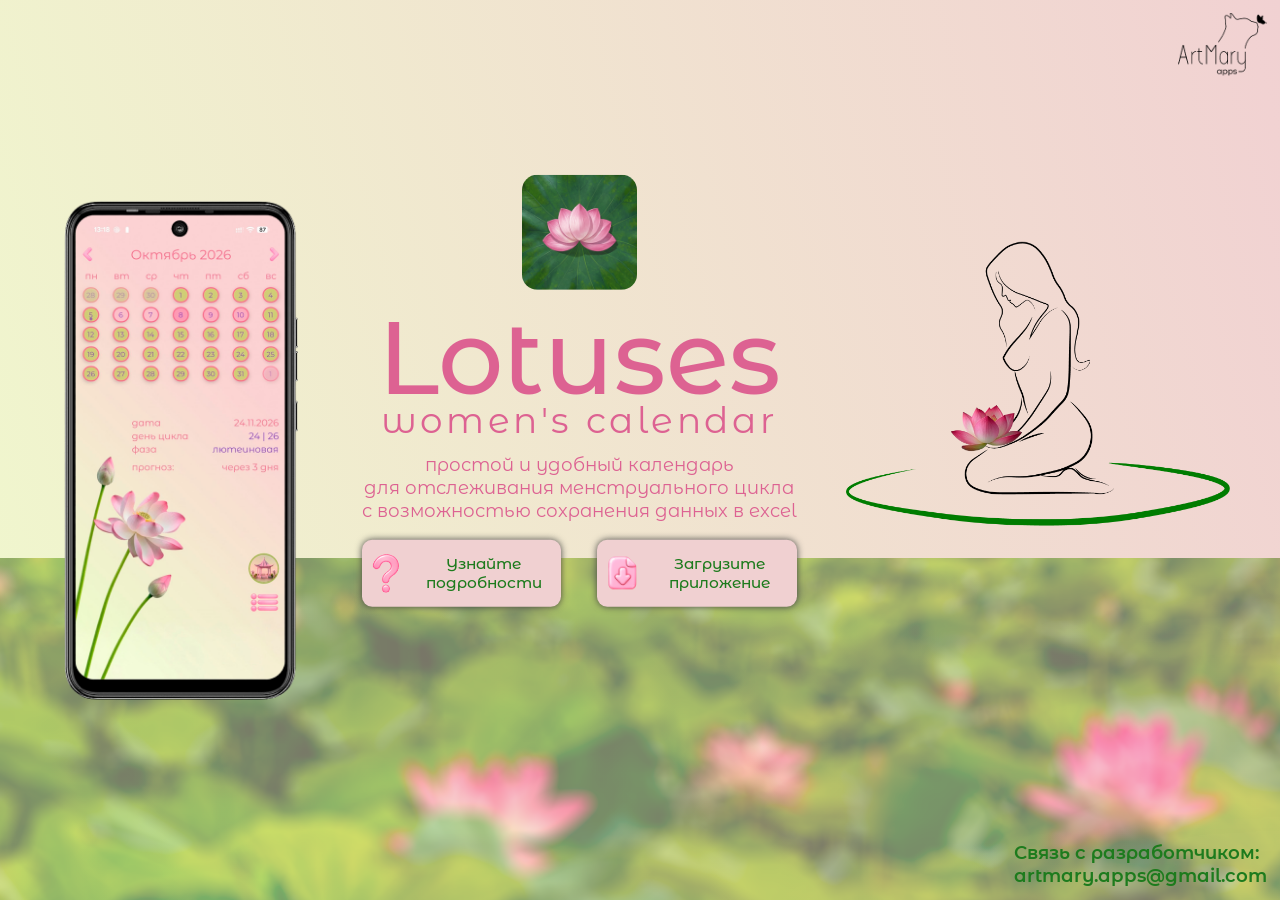
==== commit 6acd4689: "v 2.0.3 fix logo relative address" ====
--- a/index.html
+++ b/index.html
@@ -5,17 +5,17 @@
     <meta charset="UTF-8" />
     <meta name="viewport" content="width=device-width, initial-scale=1" />
     <title>LotusesWC женский календарь от ArtMaryApps</title>
-    <link rel="icon" type="image/png" href="/src/img/favicon/favicon-96x96.png" sizes="96x96" />
-    <link rel="icon" type="image/svg+xml" href="/src/img/favicon/favicon.svg" />
-    <link rel="shortcut icon" href="/src/img/favicon/favicon.ico" />
-    <link rel="apple-touch-icon" sizes="180x180" href="src/img/favicon/apple-touch-icon.png" />
-    <link rel="manifest" href="/src/img/site.webmanifest" />
+    <link rel="icon" type="image/png" href="./src/img/favicon/favicon-96x96.png" sizes="96x96" />
+    <link rel="icon" type="image/svg+xml" href="./src/img/favicon/favicon.svg" />
+    <link rel="shortcut icon" href="./src/img/favicon/favicon.ico" />
+    <link rel="apple-touch-icon" sizes="180x180" href="./src/img/favicon/apple-touch-icon.png" />
+    <link rel="manifest" href="./src/img/site.webmanifest" />
     <link rel="preconnect" href="https://fonts.googleapis.com" />
     <link rel="preconnect" href="https://fonts.gstatic.com" crossorigin />
     <link href="https://fonts.googleapis.com/css2?family=Montserrat+Alternates:wght@400;500;600&display=swap"
         rel="stylesheet" />
-    <link rel="stylesheet" href="/style.css" />
-    <link rel="stylesheet" href="/button.css" />
+    <link rel="stylesheet" href="style.css" />
+    <link rel="stylesheet" href="button.css" />
     <meta name="robots" content="index, follow"> 
     <link rel="canonical" href=" https://artmaryapps.github.io/lotuses" />
     <meta name="viewport" content="width=device-width, initial-scale=1">
@@ -44,14 +44,14 @@
 <body>
     <header class="page__header">
         <img class="page__brand""
-            src=" /src/img/logoAMapps.png"
+            src="./src/img/logoAMapps.png"
             alt='Логотип: надпись "ArtMary apps", в верхнем правом углу от нее морда кота с бабочкой на носу, нарисована контуром.' />
     </header>
     <main class="hero">
-        <img class="hero__screenshot screenshot" src="src/img/screenshot.png"
+        <img class="hero__screenshot screenshot" src="./src/img/screenshot.png"
             alt="Изображение смартфона с открытым на нем приложением Lotuses - women`s calendar" />
         <section class="hero__about about" aria-labelledby="about-heading">
-            <img class="about__logo" src="/src/img/logoLotuses.png" alt='логотип приложения "LotusesWC"' />
+            <img class="about__logo" src="./src/img/logoLotuses.png" alt='логотип приложения "LotusesWC"' />
             <h1 class="about__heading" id="about-heading">
                 Lotuses
             </h1>
@@ -68,7 +68,7 @@
                         alt="значок вопроса, нарисованный в стиле приложения Lotuses - women`s calendar" />
                     Узнайте подробности
                 </button>
-                <button type="button" onclick="window.location.href = '/download/index.html';"
+                <button type="button" onclick="window.location.href = './download/index.html';"
                     class="button button--download" id="jsButtonDownload">
                     <img class="button__img" src="./src/img/download.png"
                         alt="значок загрузки, нарисованный в стиле приложения LotusesWC" />
